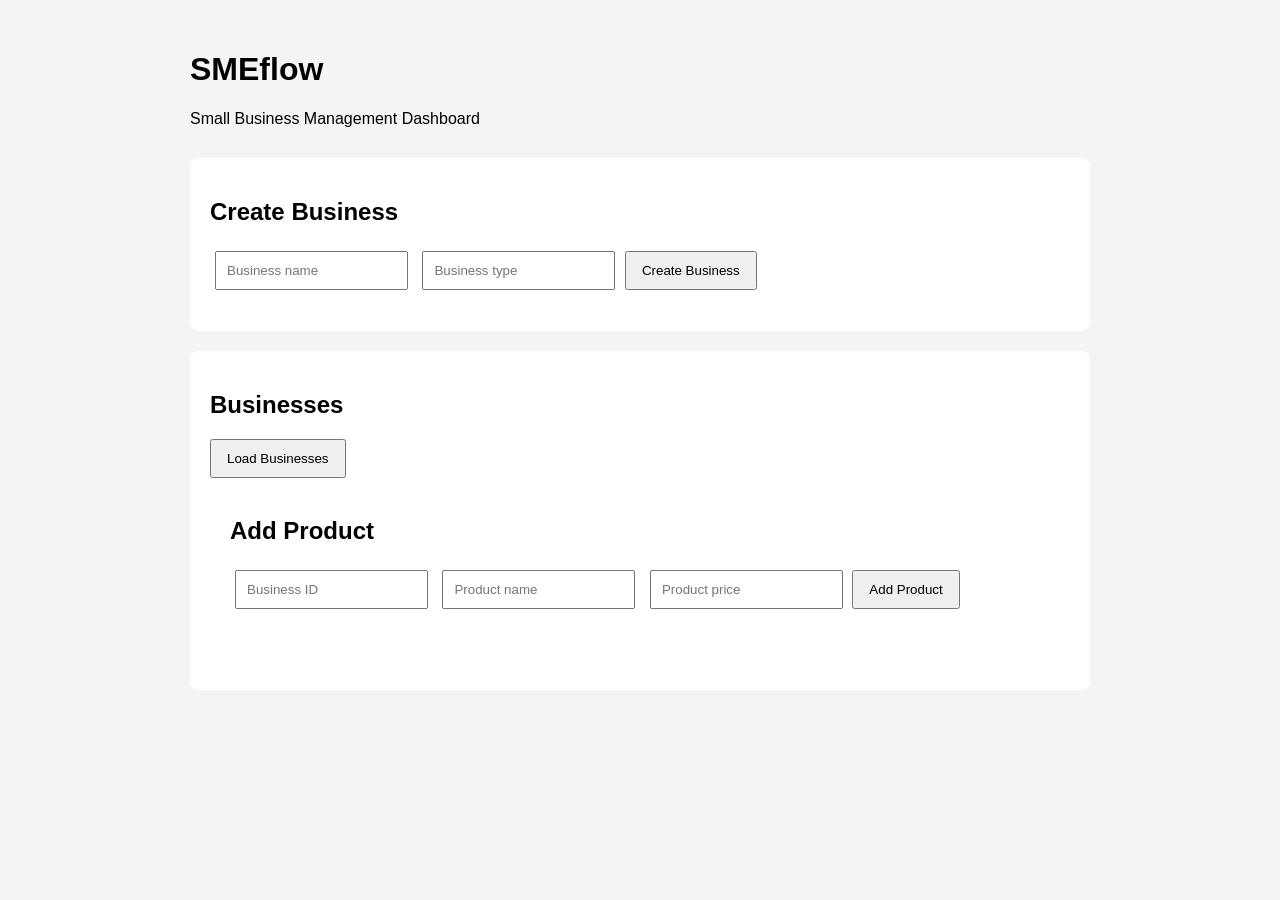
==== frontend/index.html @ 0486037f "Complete SMEflow business and product management" ====
<!DOCTYPE html>
<html lang="en">
<head>
    <meta charset="UTF-8">
    <meta name="viewport" content="width=device-width, initial-scale=1.0">
    <title>SMEflow</title>
    <link rel="stylesheet" href="style.css">
</head>

<body>

    <header>
        <h1>SMEflow</h1>
        <p>Small Business Management Dashboard</p>
    </header>

    <main>

        <section class="card">
            <h2>Create Business</h2>

            <form id="businessForm">
                <input
                    type="text"
                    id="businessName"
                    placeholder="Business name"
                    required
                >

                <input
                    type="text"
                    id="businessType"
                    placeholder="Business type"
                    required
                >

                <button type="submit">Create Business</button>
            </form>

            <p id="message"></p>
        </section>

        <section class="card">
            <h2>Businesses</h2>

            <button onclick="loadBusinesses()">
                Load Businesses
            </button>

            <div id="businessList"></div>
            <div id="productList"></div>

            <section class="card">
                <h2>Add Product</h2>

                <form id="productForm">
                    <input
                        type="number"
                        id="productBusinessId"
                        placeholder="Business ID"
                        required
                    >

                    <input
                        type="text"
                        id="productName"
                        placeholder="Product name"
                        required
                    >

                    <input
                        type="number"
                        id="productPrice"
                        placeholder="Product price"
                        required
                    >
            

                    <button type="submit">Add Product</button>
                </form>

                <p id="productMessage"></p>
            </section>
        </section>

    </main>

    <script src="script.js"></script>

</body>
</html>
---- frontend/style.css ----
body {
    font-family: Arial, sans-serif;
    max-width: 900px;
    margin: 0 auto;
    padding: 30px;
    background: #f4f4f4;
}

header {
    margin-bottom: 30px;
}

.card {
    background: white;
    padding: 20px;
    margin-bottom: 20px;
    border-radius: 8px;
}

input {
    padding: 10px;
    margin: 5px;
}

button {
    padding: 10px 15px;
    cursor: pointer;
}

.business {
    border: 1px solid #ddd;
    padding: 15px;
    margin-top: 10px;
    border-radius: 6px;
}
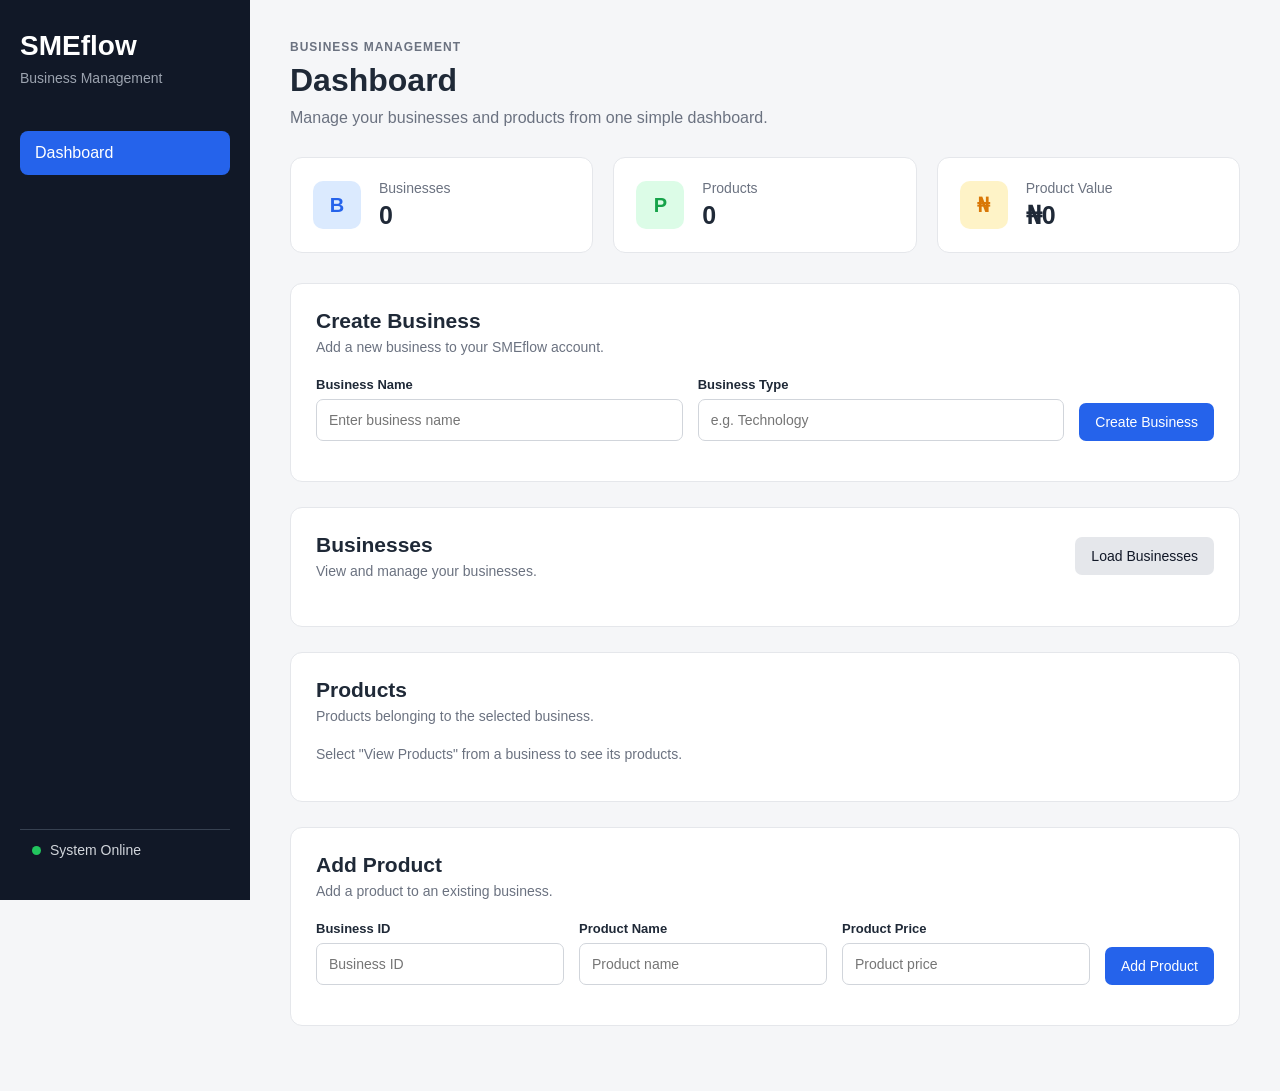
==== commit e1c22964: "Restore SMEflow dashboard frontend" ====
--- a/frontend/index.html
+++ b/frontend/index.html
@@ -3,87 +3,312 @@
 <head>
     <meta charset="UTF-8">
     <meta name="viewport" content="width=device-width, initial-scale=1.0">
-    <title>SMEflow</title>
+
+    <title>SMEflow Dashboard</title>
+
     <link rel="stylesheet" href="style.css">
 </head>
 
 <body>
 
-    <header>
-        <h1>SMEflow</h1>
-        <p>Small Business Management Dashboard</p>
-    </header>
-
-    <main>
-
-        <section class="card">
-            <h2>Create Business</h2>
-
-            <form id="businessForm">
-                <input
-                    type="text"
-                    id="businessName"
-                    placeholder="Business name"
-                    required
-                >
-
-                <input
-                    type="text"
-                    id="businessType"
-                    placeholder="Business type"
-                    required
-                >
-
-                <button type="submit">Create Business</button>
-            </form>
-
-            <p id="message"></p>
-        </section>
-
-        <section class="card">
-            <h2>Businesses</h2>
-
-            <button onclick="loadBusinesses()">
-                Load Businesses
-            </button>
-
-            <div id="businessList"></div>
-            <div id="productList"></div>
-
+    <div class="dashboard">
+
+        <!-- SIDEBAR -->
+        <aside class="sidebar">
+
+            <div class="logo">
+                <h1>SMEflow</h1>
+                <p>Business Management</p>
+            </div>
+
+            <nav>
+                <a href="#" class="nav-link active">
+                    Dashboard
+                </a>
+            </nav>
+
+            <div class="system-status">
+                <span class="status-dot"></span>
+                <span>System Online</span>
+            </div>
+
+        </aside>
+
+
+        <!-- MAIN CONTENT -->
+        <main class="main-content">
+
+            <!-- HEADER -->
+            <header class="top-header">
+
+                <div>
+                    <p class="page-label">BUSINESS MANAGEMENT</p>
+
+                    <h2>Dashboard</h2>
+
+                    <p class="subtitle">
+                        Manage your businesses and products from one simple dashboard.
+                    </p>
+                </div>
+
+            </header>
+
+
+            <!-- DASHBOARD STATISTICS -->
+            <section class="stats-grid">
+
+                <div class="stat-card">
+
+                    <div class="stat-icon business-icon">
+                        B
+                    </div>
+
+                    <div>
+                        <p>Businesses</p>
+
+                        <h3 id="businessCount">0</h3>
+                    </div>
+
+                </div>
+
+
+                <div class="stat-card">
+
+                    <div class="stat-icon product-icon">
+                        P
+                    </div>
+
+                    <div>
+                        <p>Products</p>
+
+                        <h3 id="productCount">0</h3>
+                    </div>
+
+                </div>
+
+
+                <div class="stat-card">
+
+                    <div class="stat-icon value-icon">
+                        ₦
+                    </div>
+
+                    <div>
+                        <p>Product Value</p>
+
+                        <h3 id="productValue">₦0</h3>
+                    </div>
+
+                </div>
+
+            </section>
+
+
+            <!-- CREATE BUSINESS -->
             <section class="card">
-                <h2>Add Product</h2>
-
-                <form id="productForm">
-                    <input
-                        type="number"
-                        id="productBusinessId"
-                        placeholder="Business ID"
-                        required
+
+                <div class="section-header">
+
+                    <div>
+                        <h2>Create Business</h2>
+
+                        <p>
+                            Add a new business to your SMEflow account.
+                        </p>
+                    </div>
+
+                </div>
+
+
+                <form id="businessForm" class="form">
+
+                    <div class="form-group">
+
+                        <label for="businessName">
+                            Business Name
+                        </label>
+
+                        <input
+                            type="text"
+                            id="businessName"
+                            placeholder="Enter business name"
+                            required
+                        >
+
+                    </div>
+
+
+                    <div class="form-group">
+
+                        <label for="businessType">
+                            Business Type
+                        </label>
+
+                        <input
+                            type="text"
+                            id="businessType"
+                            placeholder="e.g. Technology"
+                            required
+                        >
+
+                    </div>
+
+
+                    <button
+                        type="submit"
+                        class="primary-button"
                     >
-
-                    <input
-                        type="text"
-                        id="productName"
-                        placeholder="Product name"
-                        required
+                        Create Business
+                    </button>
+
+                </form>
+
+
+                <p id="message" class="message"></p>
+
+            </section>
+
+
+            <!-- BUSINESSES -->
+            <section class="card">
+
+                <div class="section-header">
+
+                    <div>
+                        <h2>Businesses</h2>
+
+                        <p>
+                            View and manage your businesses.
+                        </p>
+                    </div>
+
+
+                    <button
+                        onclick="loadBusinesses()"
+                        class="secondary-button"
                     >
-
-                    <input
-                        type="number"
-                        id="productPrice"
-                        placeholder="Product price"
-                        required
+                        Load Businesses
+                    </button>
+
+                </div>
+
+
+                <div id="businessList"></div>
+
+            </section>
+
+
+            <!-- PRODUCTS -->
+            <section class="card">
+
+                <div class="section-header">
+
+                    <div>
+                        <h2>Products</h2>
+
+                        <p>
+                            Products belonging to the selected business.
+                        </p>
+                    </div>
+
+                </div>
+
+
+                <div id="productList">
+
+                    <p class="empty-message">
+                        Select "View Products" from a business to see its products.
+                    </p>
+
+                </div>
+
+            </section>
+
+
+            <!-- ADD PRODUCT -->
+            <section class="card">
+
+                <div class="section-header">
+
+                    <div>
+                        <h2>Add Product</h2>
+
+                        <p>
+                            Add a product to an existing business.
+                        </p>
+                    </div>
+
+                </div>
+
+
+                <form id="productForm" class="form">
+
+                    <div class="form-group">
+
+                        <label for="productBusinessId">
+                            Business ID
+                        </label>
+
+                        <input
+                            type="number"
+                            id="productBusinessId"
+                            placeholder="Business ID"
+                            required
+                        >
+
+                    </div>
+
+
+                    <div class="form-group">
+
+                        <label for="productName">
+                            Product Name
+                        </label>
+
+                        <input
+                            type="text"
+                            id="productName"
+                            placeholder="Product name"
+                            required
+                        >
+
+                    </div>
+
+
+                    <div class="form-group">
+
+                        <label for="productPrice">
+                            Product Price
+                        </label>
+
+                        <input
+                            type="number"
+                            id="productPrice"
+                            placeholder="Product price"
+                            required
+                        >
+
+                    </div>
+
+
+                    <button
+                        type="submit"
+                        class="primary-button"
                     >
-            
-
-                    <button type="submit">Add Product</button>
+                        Add Product
+                    </button>
+
                 </form>
 
-                <p id="productMessage"></p>
-            </section>
-        </section>
-
-    </main>
+
+                <p id="productMessage" class="message"></p>
+
+            </section>
+
+        </main>
+
+    </div>
+
 
     <script src="script.js"></script>
 
--- a/frontend/style.css
+++ b/frontend/style.css
@@ -1,35 +1,452 @@
+* {
+    box-sizing: border-box;
+}
+
 body {
-    font-family: Arial, sans-serif;
-    max-width: 900px;
-    margin: 0 auto;
-    padding: 30px;
-    background: #f4f4f4;
-}
-
-header {
+    margin: 0;
+    font-family: Arial, Helvetica, sans-serif;
+    background: #f5f6f8;
+    color: #1f2937;
+}
+
+
+/* =========================
+   DASHBOARD LAYOUT
+========================= */
+
+.dashboard {
+    display: flex;
+    min-height: 100vh;
+}
+
+
+/* =========================
+   SIDEBAR
+========================= */
+
+.sidebar {
+    width: 250px;
+    min-height: 100vh;
+    background: #111827;
+    color: white;
+    padding: 30px 20px;
+    position: fixed;
+    left: 0;
+    top: 0;
+    bottom: 0;
+}
+
+.logo h1 {
+    margin: 0;
+    font-size: 28px;
+}
+
+.logo p {
+    margin-top: 8px;
+    color: #9ca3af;
+    font-size: 14px;
+}
+
+.sidebar nav {
+    margin-top: 45px;
+}
+
+.nav-link {
+    display: block;
+    padding: 13px 15px;
+    color: #d1d5db;
+    text-decoration: none;
+    border-radius: 8px;
+}
+
+.nav-link.active {
+    background: #2563eb;
+    color: white;
+}
+
+.system-status {
+    position: absolute;
+    bottom: 30px;
+    left: 20px;
+    right: 20px;
+
+    display: flex;
+    align-items: center;
+    gap: 9px;
+
+    padding: 12px;
+    border-top: 1px solid #374151;
+
+    color: #d1d5db;
+    font-size: 14px;
+}
+
+.status-dot {
+    width: 9px;
+    height: 9px;
+    background: #22c55e;
+    border-radius: 50%;
+}
+
+
+/* =========================
+   MAIN CONTENT
+========================= */
+
+.main-content {
+    margin-left: 250px;
+    width: calc(100% - 250px);
+    padding: 40px;
+}
+
+
+/* =========================
+   HEADER
+========================= */
+
+.top-header {
     margin-bottom: 30px;
 }
+
+.page-label {
+    margin: 0 0 8px;
+    font-size: 12px;
+    font-weight: bold;
+    color: #6b7280;
+    letter-spacing: 1px;
+}
+
+.top-header h2 {
+    margin: 0;
+    font-size: 32px;
+}
+
+.subtitle {
+    margin-top: 10px;
+    color: #6b7280;
+}
+
+
+/* =========================
+   STATISTICS
+========================= */
+
+.stats-grid {
+    display: grid;
+    grid-template-columns: repeat(3, 1fr);
+    gap: 20px;
+    margin-bottom: 30px;
+}
+
+.stat-card {
+    background: white;
+    padding: 22px;
+    border-radius: 12px;
+
+    display: flex;
+    align-items: center;
+    gap: 18px;
+
+    border: 1px solid #e5e7eb;
+}
+
+.stat-icon {
+    width: 48px;
+    height: 48px;
+
+    display: flex;
+    align-items: center;
+    justify-content: center;
+
+    border-radius: 10px;
+
+    font-size: 20px;
+    font-weight: bold;
+}
+
+.business-icon {
+    background: #dbeafe;
+    color: #2563eb;
+}
+
+.product-icon {
+    background: #dcfce7;
+    color: #16a34a;
+}
+
+.value-icon {
+    background: #fef3c7;
+    color: #d97706;
+}
+
+.stat-card p {
+    margin: 0 0 5px;
+    color: #6b7280;
+    font-size: 14px;
+}
+
+.stat-card h3 {
+    margin: 0;
+    font-size: 25px;
+}
+
+
+/* =========================
+   CARDS
+========================= */
 
 .card {
     background: white;
-    padding: 20px;
-    margin-bottom: 20px;
-    border-radius: 8px;
+    border: 1px solid #e5e7eb;
+    border-radius: 12px;
+    padding: 25px;
+    margin-bottom: 25px;
+}
+
+.section-header {
+    display: flex;
+    justify-content: space-between;
+    align-items: center;
+    gap: 20px;
+    margin-bottom: 22px;
+}
+
+.section-header h2 {
+    margin: 0;
+    font-size: 21px;
+}
+
+.section-header p {
+    margin: 6px 0 0;
+    color: #6b7280;
+    font-size: 14px;
+}
+
+
+/* =========================
+   FORMS
+========================= */
+
+.form {
+    display: flex;
+    align-items: flex-end;
+    gap: 15px;
+    flex-wrap: wrap;
+}
+
+.form-group {
+    display: flex;
+    flex-direction: column;
+    gap: 7px;
+    flex: 1;
+    min-width: 180px;
+}
+
+.form-group label {
+    font-size: 13px;
+    font-weight: 600;
 }
 
 input {
-    padding: 10px;
-    margin: 5px;
-}
+    width: 100%;
+    padding: 12px;
+
+    border: 1px solid #d1d5db;
+    border-radius: 7px;
+
+    font-size: 14px;
+    outline: none;
+}
+
+input:focus {
+    border-color: #2563eb;
+}
+
+
+/* =========================
+   BUTTONS
+========================= */
 
 button {
-    padding: 10px 15px;
+    border: none;
+    border-radius: 7px;
+    padding: 11px 16px;
+
+    font-size: 14px;
     cursor: pointer;
 }
 
+.primary-button {
+    background: #2563eb;
+    color: white;
+}
+
+.primary-button:hover {
+    background: #1d4ed8;
+}
+
+.secondary-button {
+    background: #e5e7eb;
+    color: #111827;
+}
+
+.secondary-button:hover {
+    background: #d1d5db;
+}
+
+
+/* =========================
+   BUSINESS
+========================= */
+
 .business {
-    border: 1px solid #ddd;
-    padding: 15px;
-    margin-top: 10px;
-    border-radius: 6px;
+    border: 1px solid #e5e7eb;
+    border-radius: 9px;
+    padding: 18px;
+    margin-bottom: 12px;
+}
+
+.business-info {
+    display: flex;
+    justify-content: space-between;
+    align-items: center;
+    gap: 15px;
+}
+
+.business-info h3 {
+    margin: 0 0 6px;
+    font-size: 17px;
+}
+
+.business-type {
+    color: #6b7280;
+    font-size: 14px;
+}
+
+.business-id {
+    color: #6b7280;
+    font-size: 13px;
+}
+
+.business-actions {
+    display: flex;
+    gap: 8px;
+    margin-top: 15px;
+    flex-wrap: wrap;
+}
+
+.business-actions button {
+    border: 1px solid #d1d5db;
+    background: white;
+}
+
+.business-actions .view-button {
+    border-color: #2563eb;
+    color: #2563eb;
+}
+
+.business-actions .edit-button {
+    color: #374151;
+}
+
+.business-actions .delete-button {
+    color: #dc2626;
+}
+
+
+/* =========================
+   PRODUCTS
+========================= */
+
+#productList .business h3 {
+    margin-top: 0;
+}
+
+#productList .business p {
+    margin: 7px 0;
+    color: #4b5563;
+}
+
+#productList .business button {
+    margin-top: 8px;
+    margin-right: 7px;
+    border: 1px solid #d1d5db;
+    background: white;
+}
+
+.empty-message {
+    color: #6b7280;
+    font-size: 14px;
+}
+
+
+/* =========================
+   MESSAGES
+========================= */
+
+.message {
+    margin: 15px 0 0;
+    font-size: 14px;
+    color: #16a34a;
+}
+
+
+/* =========================
+   MOBILE
+========================= */
+
+@media (max-width: 900px) {
+
+    .sidebar {
+        width: 200px;
+    }
+
+    .main-content {
+        margin-left: 200px;
+        width: calc(100% - 200px);
+        padding: 25px;
+    }
+
+    .stats-grid {
+        grid-template-columns: 1fr;
+    }
+}
+
+
+@media (max-width: 650px) {
+
+    .dashboard {
+        display: block;
+    }
+
+    .sidebar {
+        position: relative;
+        width: 100%;
+        min-height: auto;
+    }
+
+    .system-status {
+        position: static;
+        margin-top: 25px;
+    }
+
+    .main-content {
+        margin-left: 0;
+        width: 100%;
+        padding: 20px;
+    }
+
+    .section-header {
+        align-items: flex-start;
+        flex-direction: column;
+    }
+
+    .form {
+        flex-direction: column;
+        align-items: stretch;
+    }
+
+    .form-group {
+        width: 100%;
+    }
 }
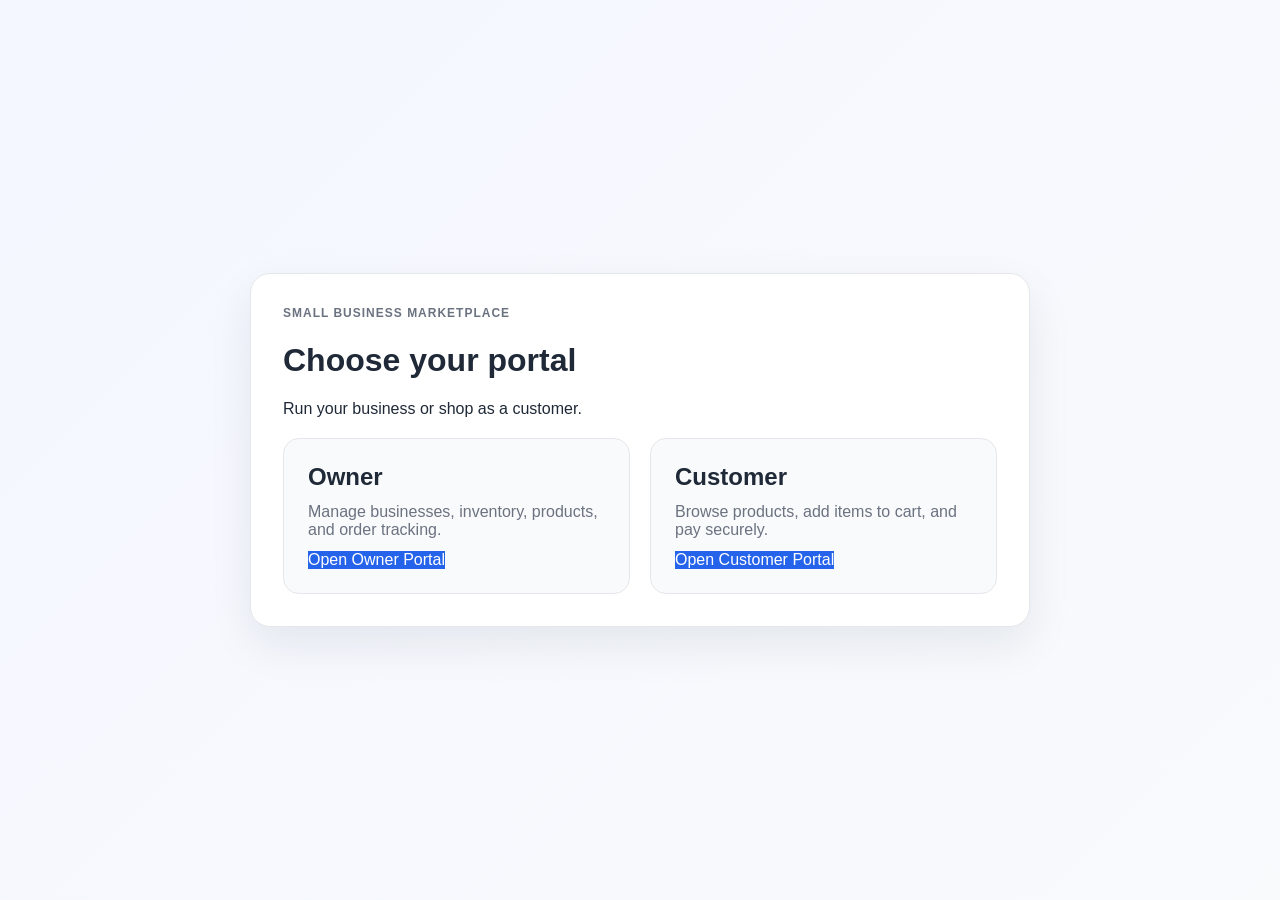
==== commit c9301815: "Add marketplace app and payment flows" ====
--- a/frontend/index.html
+++ b/frontend/index.html
@@ -3,314 +3,30 @@
 <head>
     <meta charset="UTF-8">
     <meta name="viewport" content="width=device-width, initial-scale=1.0">
-
-    <title>SMEflow Dashboard</title>
-
+    <title>SMEflow</title>
     <link rel="stylesheet" href="style.css">
 </head>
+<body>
+    <div class="landing-shell">
+        <div class="landing-panel">
+            <p class="page-label">SMALL BUSINESS MARKETPLACE</p>
+            <h1>Choose your portal</h1>
+            <p>Run your business or shop as a customer.</p>
 
-<body>
-
-    <div class="dashboard">
-
-        <!-- SIDEBAR -->
-        <aside class="sidebar">
-
-            <div class="logo">
-                <h1>SMEflow</h1>
-                <p>Business Management</p>
-            </div>
-
-            <nav>
-                <a href="#" class="nav-link active">
-                    Dashboard
-                </a>
-            </nav>
-
-            <div class="system-status">
-                <span class="status-dot"></span>
-                <span>System Online</span>
-            </div>
-
-        </aside>
-
-
-        <!-- MAIN CONTENT -->
-        <main class="main-content">
-
-            <!-- HEADER -->
-            <header class="top-header">
-
-                <div>
-                    <p class="page-label">BUSINESS MANAGEMENT</p>
-
-                    <h2>Dashboard</h2>
-
-                    <p class="subtitle">
-                        Manage your businesses and products from one simple dashboard.
-                    </p>
+            <div class="landing-grid">
+                <div class="landing-card">
+                    <h3>Owner</h3>
+                    <p>Manage businesses, inventory, products, and order tracking.</p>
+                    <a href="owner.html" class="primary-button" style="text-align:center; text-decoration:none; display:inline-block; width:fit-content;">Open Owner Portal</a>
                 </div>
 
-            </header>
-
-
-            <!-- DASHBOARD STATISTICS -->
-            <section class="stats-grid">
-
-                <div class="stat-card">
-
-                    <div class="stat-icon business-icon">
-                        B
-                    </div>
-
-                    <div>
-                        <p>Businesses</p>
-
-                        <h3 id="businessCount">0</h3>
-                    </div>
-
+                <div class="landing-card">
+                    <h3>Customer</h3>
+                    <p>Browse products, add items to cart, and pay securely.</p>
+                    <a href="customer.html" class="primary-button" style="text-align:center; text-decoration:none; display:inline-block; width:fit-content;">Open Customer Portal</a>
                 </div>
-
-
-                <div class="stat-card">
-
-                    <div class="stat-icon product-icon">
-                        P
-                    </div>
-
-                    <div>
-                        <p>Products</p>
-
-                        <h3 id="productCount">0</h3>
-                    </div>
-
-                </div>
-
-
-                <div class="stat-card">
-
-                    <div class="stat-icon value-icon">
-                        ₦
-                    </div>
-
-                    <div>
-                        <p>Product Value</p>
-
-                        <h3 id="productValue">₦0</h3>
-                    </div>
-
-                </div>
-
-            </section>
-
-
-            <!-- CREATE BUSINESS -->
-            <section class="card">
-
-                <div class="section-header">
-
-                    <div>
-                        <h2>Create Business</h2>
-
-                        <p>
-                            Add a new business to your SMEflow account.
-                        </p>
-                    </div>
-
-                </div>
-
-
-                <form id="businessForm" class="form">
-
-                    <div class="form-group">
-
-                        <label for="businessName">
-                            Business Name
-                        </label>
-
-                        <input
-                            type="text"
-                            id="businessName"
-                            placeholder="Enter business name"
-                            required
-                        >
-
-                    </div>
-
-
-                    <div class="form-group">
-
-                        <label for="businessType">
-                            Business Type
-                        </label>
-
-                        <input
-                            type="text"
-                            id="businessType"
-                            placeholder="e.g. Technology"
-                            required
-                        >
-
-                    </div>
-
-
-                    <button
-                        type="submit"
-                        class="primary-button"
-                    >
-                        Create Business
-                    </button>
-
-                </form>
-
-
-                <p id="message" class="message"></p>
-
-            </section>
-
-
-            <!-- BUSINESSES -->
-            <section class="card">
-
-                <div class="section-header">
-
-                    <div>
-                        <h2>Businesses</h2>
-
-                        <p>
-                            View and manage your businesses.
-                        </p>
-                    </div>
-
-
-                    <button
-                        onclick="loadBusinesses()"
-                        class="secondary-button"
-                    >
-                        Load Businesses
-                    </button>
-
-                </div>
-
-
-                <div id="businessList"></div>
-
-            </section>
-
-
-            <!-- PRODUCTS -->
-            <section class="card">
-
-                <div class="section-header">
-
-                    <div>
-                        <h2>Products</h2>
-
-                        <p>
-                            Products belonging to the selected business.
-                        </p>
-                    </div>
-
-                </div>
-
-
-                <div id="productList">
-
-                    <p class="empty-message">
-                        Select "View Products" from a business to see its products.
-                    </p>
-
-                </div>
-
-            </section>
-
-
-            <!-- ADD PRODUCT -->
-            <section class="card">
-
-                <div class="section-header">
-
-                    <div>
-                        <h2>Add Product</h2>
-
-                        <p>
-                            Add a product to an existing business.
-                        </p>
-                    </div>
-
-                </div>
-
-
-                <form id="productForm" class="form">
-
-                    <div class="form-group">
-
-                        <label for="productBusinessId">
-                            Business ID
-                        </label>
-
-                        <input
-                            type="number"
-                            id="productBusinessId"
-                            placeholder="Business ID"
-                            required
-                        >
-
-                    </div>
-
-
-                    <div class="form-group">
-
-                        <label for="productName">
-                            Product Name
-                        </label>
-
-                        <input
-                            type="text"
-                            id="productName"
-                            placeholder="Product name"
-                            required
-                        >
-
-                    </div>
-
-
-                    <div class="form-group">
-
-                        <label for="productPrice">
-                            Product Price
-                        </label>
-
-                        <input
-                            type="number"
-                            id="productPrice"
-                            placeholder="Product price"
-                            required
-                        >
-
-                    </div>
-
-
-                    <button
-                        type="submit"
-                        class="primary-button"
-                    >
-                        Add Product
-                    </button>
-
-                </form>
-
-
-                <p id="productMessage" class="message"></p>
-
-            </section>
-
-        </main>
-
+            </div>
+        </div>
     </div>
-
-
-    <script src="script.js"></script>
-
 </body>
 </html>
--- a/frontend/style.css
+++ b/frontend/style.css
@@ -247,7 +247,8 @@
     font-weight: 600;
 }
 
-input {
+input,
+select {
     width: 100%;
     padding: 12px;
 
@@ -256,9 +257,11 @@
 
     font-size: 14px;
     outline: none;
-}
-
-input:focus {
+    background: white;
+}
+
+input:focus,
+select:focus {
     border-color: #2563eb;
 }
 
@@ -374,6 +377,42 @@
     background: white;
 }
 
+.storefront-grid {
+    display: grid;
+    grid-template-columns: repeat(auto-fit, minmax(220px, 1fr));
+    gap: 16px;
+}
+
+.storefront-item {
+    border: 1px solid #e5e7eb;
+    border-radius: 12px;
+    background: #f9fafb;
+    padding: 18px;
+}
+
+.storefront-header {
+    display: flex;
+    align-items: center;
+    justify-content: space-between;
+    gap: 10px;
+    margin-bottom: 8px;
+}
+
+.storefront-header h3 {
+    margin: 0;
+    font-size: 18px;
+}
+
+.product-price {
+    color: #16a34a;
+    font-weight: bold;
+}
+
+.storefront-item p {
+    margin: 6px 0;
+    color: #4b5563;
+}
+
 .empty-message {
     color: #6b7280;
     font-size: 14px;
@@ -388,6 +427,162 @@
     margin: 15px 0 0;
     font-size: 14px;
     color: #16a34a;
+}
+
+.hidden {
+    display: none !important;
+}
+
+.auth-shell {
+    min-height: 100vh;
+    display: grid;
+    place-items: center;
+    background: linear-gradient(135deg, #eff6ff, #f9fafb);
+    padding: 24px;
+}
+
+.auth-panel {
+    width: min(100%, 450px);
+    background: white;
+    border: 1px solid #e5e7eb;
+    border-radius: 18px;
+    padding: 32px;
+    box-shadow: 0 18px 45px rgba(15, 23, 42, 0.08);
+}
+
+.auth-panel h2 {
+    margin: 0 0 8px;
+    font-size: 28px;
+}
+
+.auth-panel p {
+    color: #6b7280;
+    margin-bottom: 24px;
+}
+
+.auth-form {
+    display: flex;
+    flex-direction: column;
+    gap: 18px;
+}
+
+.customer-shell {
+    padding: 32px;
+}
+
+.customer-header {
+    display: flex;
+    justify-content: space-between;
+    align-items: center;
+    gap: 16px;
+    margin-bottom: 24px;
+}
+
+.customer-layout {
+    display: grid;
+    grid-template-columns: 2fr 1fr;
+    gap: 20px;
+}
+
+.cart-panel {
+    min-height: 100%;
+}
+
+.cart-items {
+    display: flex;
+    flex-direction: column;
+    gap: 12px;
+    margin-bottom: 16px;
+}
+
+.cart-item {
+    display: flex;
+    justify-content: space-between;
+    align-items: center;
+    gap: 12px;
+    border: 1px solid #e5e7eb;
+    border-radius: 10px;
+    padding: 12px;
+    background: #f9fafb;
+}
+
+.cart-controls {
+    display: flex;
+    align-items: center;
+    gap: 8px;
+}
+
+.mini-button {
+    width: 28px;
+    height: 28px;
+    border-radius: 6px;
+    background: #e5e7eb;
+    color: #111827;
+    padding: 0;
+}
+
+.cart-total {
+    display: flex;
+    justify-content: space-between;
+    align-items: center;
+    margin: 12px 0 18px;
+    font-size: 18px;
+}
+
+.checkout-form {
+    display: flex;
+    flex-direction: column;
+    gap: 14px;
+}
+
+.landing-shell {
+    min-height: 100vh;
+    display: grid;
+    place-items: center;
+    background: linear-gradient(135deg, #f4f7ff, #f8fafc);
+    padding: 32px;
+}
+
+.landing-panel {
+    width: min(100%, 780px);
+    background: white;
+    border: 1px solid #e5e7eb;
+    border-radius: 20px;
+    box-shadow: 0 18px 45px rgba(15, 23, 42, 0.08);
+    padding: 32px;
+}
+
+.landing-grid {
+    display: grid;
+    grid-template-columns: repeat(2, minmax(0, 1fr));
+    gap: 20px;
+    margin-top: 20px;
+}
+
+.landing-card {
+    border: 1px solid #e5e7eb;
+    border-radius: 16px;
+    padding: 24px;
+    background: #f9fafb;
+    display: flex;
+    flex-direction: column;
+    gap: 12px;
+}
+
+.landing-card h3 {
+    margin: 0;
+    font-size: 24px;
+}
+
+.landing-card p {
+    color: #6b7280;
+    margin: 0;
+}
+
+@media (max-width: 900px) {
+    .customer-layout {
+        grid-template-columns: 1fr;
+    }
 }
 
 
